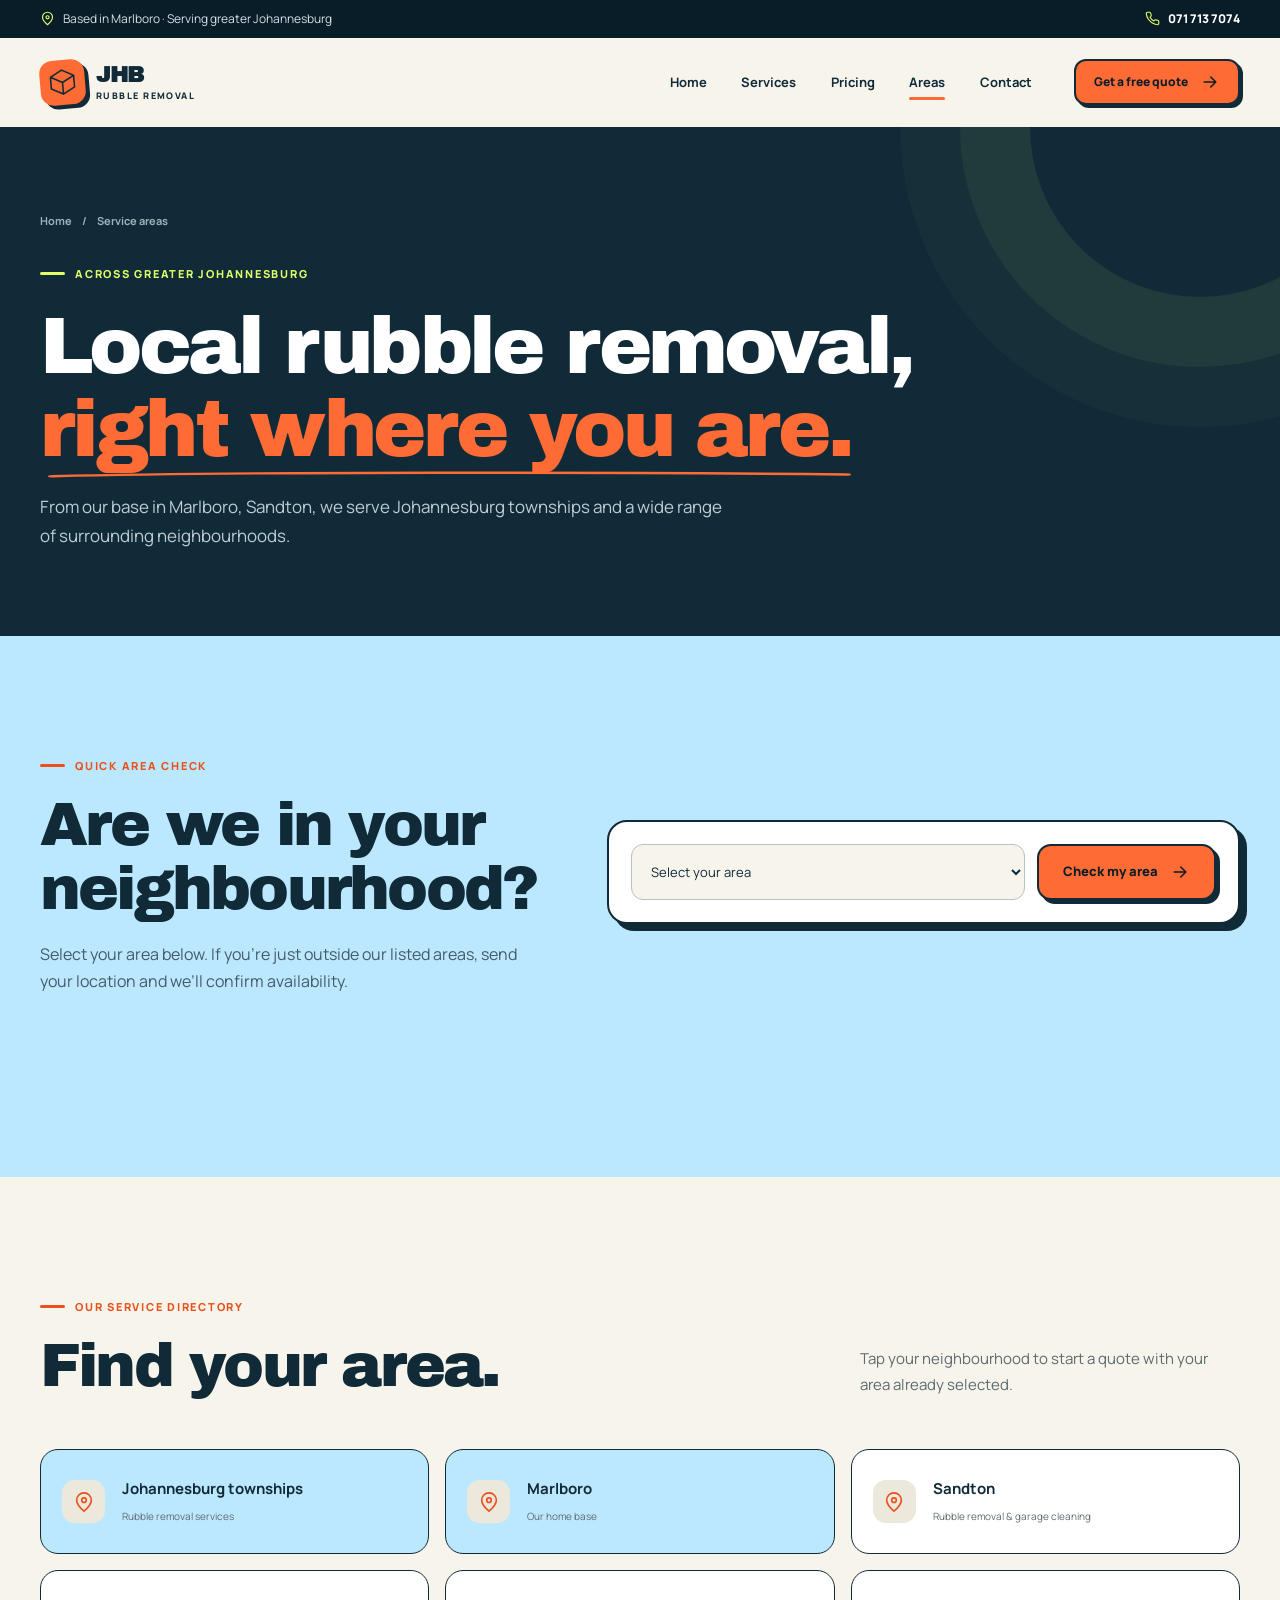
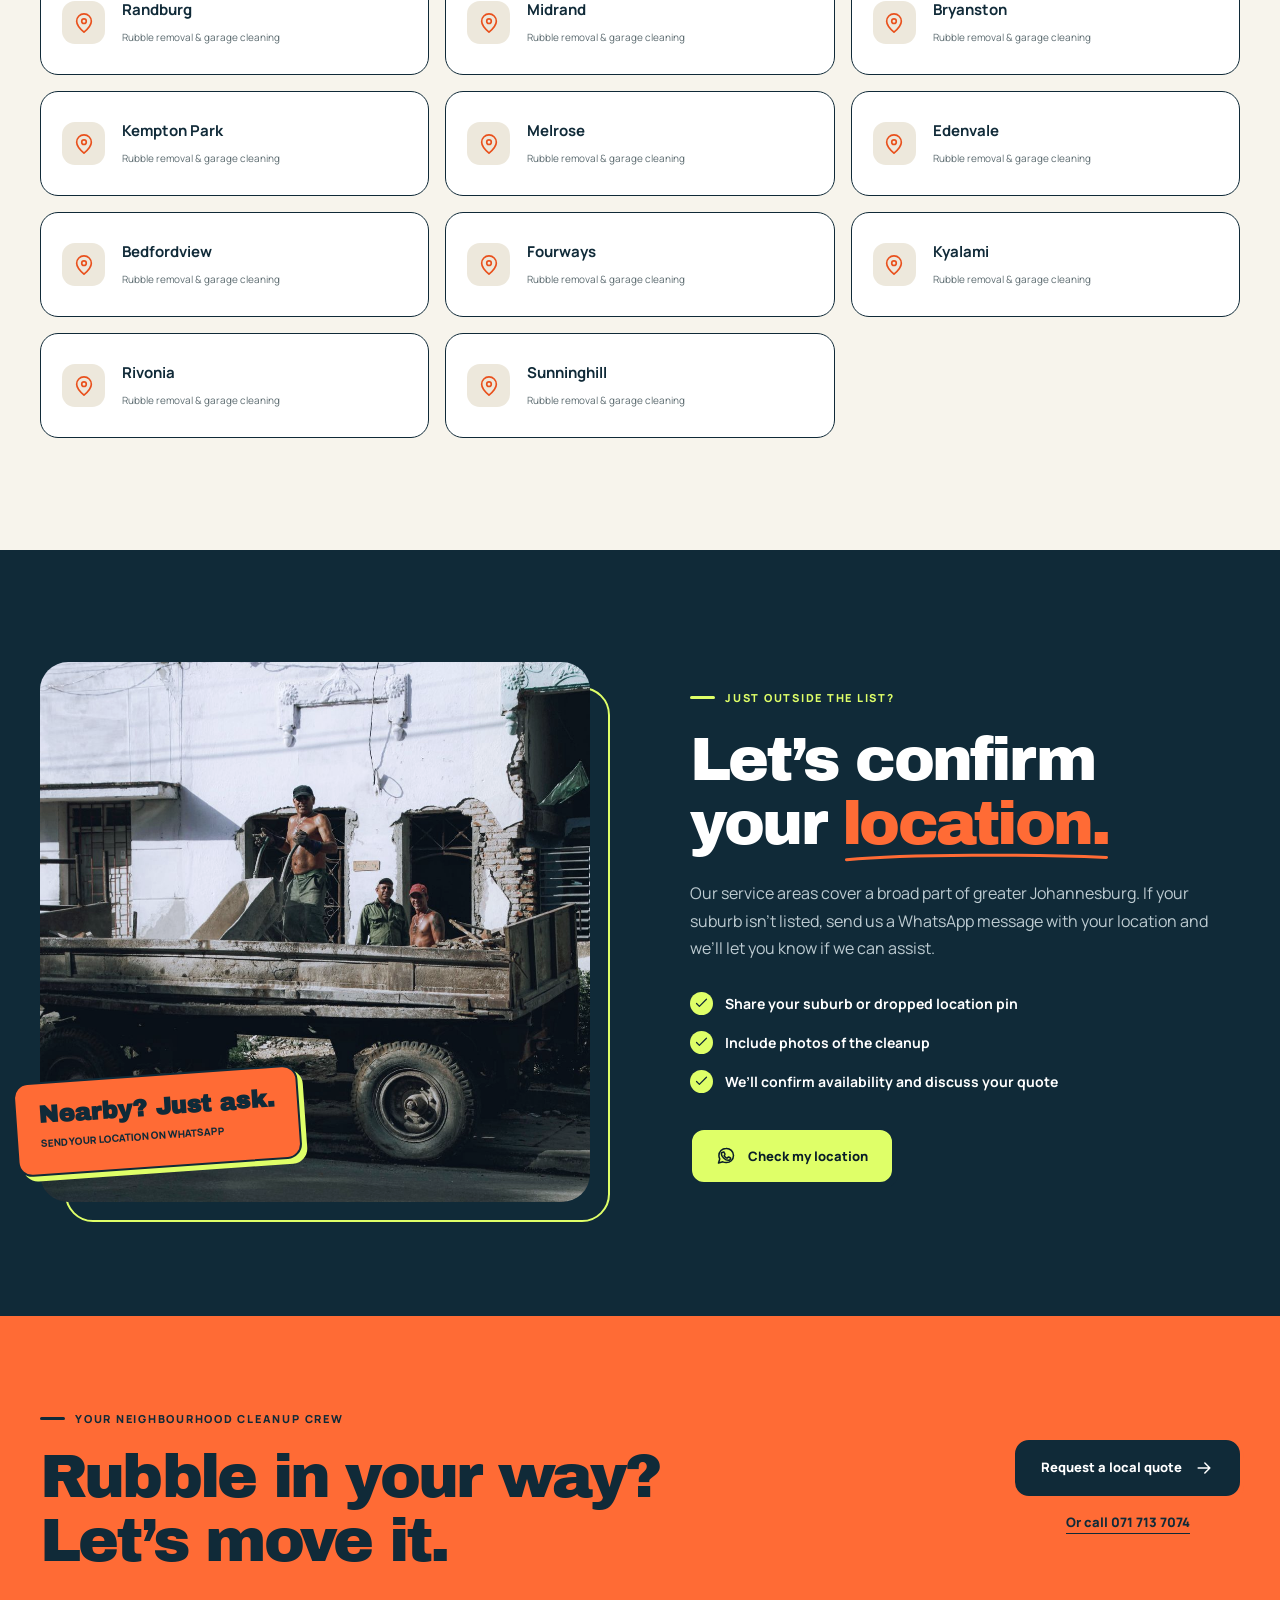
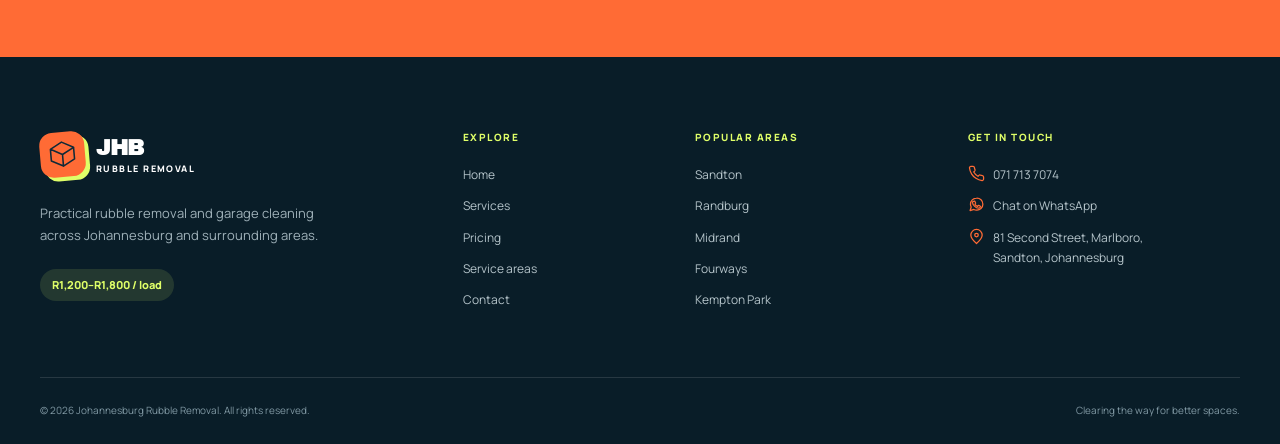
==== areas.html @ d12b5599 "Build Johannesburg Rubble Removal website" ====
<!doctype html>
<html lang="en-ZA">
<head>
  <meta charset="utf-8"><meta name="viewport" content="width=device-width, initial-scale=1">
  <title>Service Areas | Johannesburg Rubble Removal</title>
  <meta name="description" content="Rubble removal in Johannesburg townships, Sandton, Randburg, Midrand, Bryanston, Kempton Park, Fourways and surrounding areas. Call 071 713 7074.">
  <meta name="theme-color" content="#102a38"><meta property="og:title" content="Areas We Serve | Johannesburg Rubble Removal"><meta property="og:description" content="Based in Marlboro and clearing rubble across greater Johannesburg."><meta property="og:type" content="website">
  <link rel="icon" href="assets/favicon.svg" type="image/svg+xml"><link rel="preconnect" href="https://fonts.googleapis.com"><link rel="preconnect" href="https://fonts.gstatic.com" crossorigin><link href="https://fonts.googleapis.com/css2?family=Archivo+Black&family=Manrope:wght@400;500;600;700;800&display=swap" rel="stylesheet"><link rel="stylesheet" href="styles.css"><script>document.documentElement.classList.add('js');</script><script src="script.js" defer></script>
</head>
<body>
  <a class="skip-link" href="#main-content">Skip to main content</a>
  <svg class="svg-sprite" aria-hidden="true"><symbol id="icon-arrow" viewBox="0 0 24 24"><path d="M5 12h14M13 6l6 6-6 6"/></symbol><symbol id="icon-phone" viewBox="0 0 24 24"><path d="M22 16.9v3a2 2 0 0 1-2.2 2 19.8 19.8 0 0 1-8.6-3.1 19.5 19.5 0 0 1-6-6A19.8 19.8 0 0 1 2.1 4.2 2 2 0 0 1 4.1 2h3a2 2 0 0 1 2 1.7c.1 1 .4 1.9.7 2.8a2 2 0 0 1-.4 2.1L8.1 9.9a16 16 0 0 0 6 6l1.3-1.3a2 2 0 0 1 2.1-.4c.9.3 1.8.6 2.8.7a2 2 0 0 1 1.7 2Z"/></symbol><symbol id="icon-whatsapp" viewBox="0 0 24 24"><path d="M21 11.5a8.4 8.4 0 0 1-9 8.4 8.6 8.6 0 0 1-3.8-.9L3 20.5l1.5-5a8.3 8.3 0 0 1-1-4A8.5 8.5 0 0 1 12 3a8.4 8.4 0 0 1 9 8.5Z"/><path d="M8.2 7.7c.2-.4.4-.4.7-.4h.5c.2 0 .4 0 .5.4l.8 2c.1.3 0 .5-.1.7l-.6.7c-.2.2-.2.4 0 .7.7 1.2 1.6 2.1 2.9 2.7.3.1.5.1.7-.1l.8-1c.2-.2.4-.3.7-.2l2 .9c.3.1.4.3.4.5 0 .4-.2 1.3-.7 1.8-.5.5-1.2.8-2 .8-1.3 0-3.8-1-5.7-2.9-1.6-1.6-2.7-3.8-2.7-5.1 0-.6.3-1.2.6-1.5Z"/></symbol><symbol id="icon-check" viewBox="0 0 24 24"><path d="m5 12 4 4L19 6"/></symbol><symbol id="icon-location" viewBox="0 0 24 24"><path d="M20 10c0 5-8 12-8 12S4 15 4 10a8 8 0 1 1 16 0Z"/><circle cx="12" cy="10" r="2.5"/></symbol></svg>
  <div class="topbar"><div class="container topbar-inner"><p><svg class="icon"><use href="#icon-location"/></svg> Based in Marlboro · Serving greater Johannesburg</p><a href="tel:+27717137074"><svg class="icon"><use href="#icon-phone"/></svg> 071 713 7074</a></div></div>
  <header class="site-header" data-header><div class="container header-inner"><a class="brand" href="index.html" aria-label="Johannesburg Rubble Removal home"><span class="brand-mark" aria-hidden="true"><svg viewBox="0 0 40 40"><path d="m5 12 15-8 15 8-15 8-15-8Zm0 0v15l15 8V20m15-8v15l-15 8"/></svg></span><span class="brand-copy"><strong>JHB</strong><small>RUBBLE REMOVAL</small></span></a><nav class="desktop-nav" aria-label="Main navigation"><a href="index.html">Home</a><a href="services.html">Services</a><a href="pricing.html">Pricing</a><a href="areas.html" aria-current="page">Areas</a><a href="contact.html">Contact</a></nav><a class="button button-small header-cta" href="contact.html">Get a free quote <svg class="icon"><use href="#icon-arrow"/></svg></a><button class="menu-toggle" type="button" aria-label="Open menu" aria-controls="mobile-menu" aria-expanded="false"><span></span><span></span></button></div><nav class="mobile-menu" id="mobile-menu" aria-label="Mobile navigation" aria-hidden="true"><div class="mobile-menu-inner"><a href="index.html">Home</a><a href="services.html">Services</a><a href="pricing.html">Pricing</a><a href="areas.html" aria-current="page">Service areas</a><a href="contact.html">Contact</a><a class="button" href="https://wa.me/27717137074?text=Hi%20Johannesburg%20Rubble%20Removal%2C%20I%20would%20like%20a%20quote." target="_blank" rel="noopener"><svg class="icon"><use href="#icon-whatsapp"/></svg> WhatsApp for a quote</a></div></nav></header>

  <main id="main-content">
    <section class="page-hero"><div class="container"><nav class="breadcrumbs" aria-label="Breadcrumb"><a href="index.html">Home</a><span>/</span><span>Service areas</span></nav><p class="eyebrow">Across greater Johannesburg</p><h1>Local rubble removal, <span class="highlight">right where you are.</span></h1><p>From our base in Marlboro, Sandton, we serve Johannesburg townships and a wide range of surrounding neighbourhoods.</p></div></section>

    <section class="quote-band section"><div class="container area-checker"><div class="reveal"><p class="eyebrow">Quick area check</p><h2>Are we in your neighbourhood?</h2><p>Select your area below. If you’re just outside our listed areas, send your location and we’ll confirm availability.</p></div><form class="checker-form reveal" id="area-checker"><label class="sr-only" for="check-area">Select your area</label><select id="check-area" name="area" required><option value="">Select your area</option><option>Johannesburg townships</option><option>Marlboro</option><option>Sandton</option><option>Randburg</option><option>Midrand</option><option>Bryanston</option><option>Kempton Park</option><option>Melrose</option><option>Edenvale</option><option>Bedfordview</option><option>Fourways</option><option>Kyalami</option><option>Rivonia</option><option>Sunninghill</option><option value="Other">Another nearby area</option></select><button class="button" type="submit">Check my area <svg class="icon"><use href="#icon-arrow"/></svg></button></form><p class="checker-result" id="area-result" role="status" aria-live="polite"></p></div></section>

    <section class="areas-directory section"><div class="container"><div class="section-heading reveal"><div><p class="eyebrow">Our service directory</p><h2>Find your area.</h2></div><p>Tap your neighbourhood to start a quote with your area already selected.</p></div><div class="area-grid">
      <a class="area-card base-area reveal" href="contact.html?area=Johannesburg%20township"><span><svg class="icon"><use href="#icon-location"/></svg></span><div><strong>Johannesburg townships</strong><small>Rubble removal services</small></div></a>
      <a class="area-card base-area reveal" href="contact.html?area=Marlboro"><span><svg class="icon"><use href="#icon-location"/></svg></span><div><strong>Marlboro</strong><small>Our home base</small></div></a>
      <a class="area-card reveal" href="contact.html?area=Sandton"><span><svg class="icon"><use href="#icon-location"/></svg></span><div><strong>Sandton</strong><small>Rubble removal & garage cleaning</small></div></a>
      <a class="area-card reveal" href="contact.html?area=Randburg"><span><svg class="icon"><use href="#icon-location"/></svg></span><div><strong>Randburg</strong><small>Rubble removal & garage cleaning</small></div></a>
      <a class="area-card reveal" href="contact.html?area=Midrand"><span><svg class="icon"><use href="#icon-location"/></svg></span><div><strong>Midrand</strong><small>Rubble removal & garage cleaning</small></div></a>
      <a class="area-card reveal" href="contact.html?area=Bryanston"><span><svg class="icon"><use href="#icon-location"/></svg></span><div><strong>Bryanston</strong><small>Rubble removal & garage cleaning</small></div></a>
      <a class="area-card reveal" href="contact.html?area=Kempton%20Park"><span><svg class="icon"><use href="#icon-location"/></svg></span><div><strong>Kempton Park</strong><small>Rubble removal & garage cleaning</small></div></a>
      <a class="area-card reveal" href="contact.html?area=Melrose"><span><svg class="icon"><use href="#icon-location"/></svg></span><div><strong>Melrose</strong><small>Rubble removal & garage cleaning</small></div></a>
      <a class="area-card reveal" href="contact.html?area=Edenvale"><span><svg class="icon"><use href="#icon-location"/></svg></span><div><strong>Edenvale</strong><small>Rubble removal & garage cleaning</small></div></a>
      <a class="area-card reveal" href="contact.html?area=Bedfordview"><span><svg class="icon"><use href="#icon-location"/></svg></span><div><strong>Bedfordview</strong><small>Rubble removal & garage cleaning</small></div></a>
      <a class="area-card reveal" href="contact.html?area=Fourways"><span><svg class="icon"><use href="#icon-location"/></svg></span><div><strong>Fourways</strong><small>Rubble removal & garage cleaning</small></div></a>
      <a class="area-card reveal" href="contact.html?area=Kyalami"><span><svg class="icon"><use href="#icon-location"/></svg></span><div><strong>Kyalami</strong><small>Rubble removal & garage cleaning</small></div></a>
      <a class="area-card reveal" href="contact.html?area=Rivonia"><span><svg class="icon"><use href="#icon-location"/></svg></span><div><strong>Rivonia</strong><small>Rubble removal & garage cleaning</small></div></a>
      <a class="area-card reveal" href="contact.html?area=Sunninghill"><span><svg class="icon"><use href="#icon-location"/></svg></span><div><strong>Sunninghill</strong><small>Rubble removal & garage cleaning</small></div></a>
    </div></div></section>

    <section class="photo-feature section"><div class="container photo-grid"><div class="photo-frame reveal"><img src="assets/images/rubble-removal-team.jpg" width="1600" height="1066" alt="Team loading building debris for removal" loading="lazy"><div class="photo-label"><strong>Nearby? Just ask.</strong><small>SEND YOUR LOCATION ON WHATSAPP</small></div></div><div class="photo-content reveal"><p class="eyebrow">Just outside the list?</p><h2>Let’s confirm your <span class="highlight">location.</span></h2><p>Our service areas cover a broad part of greater Johannesburg. If your suburb isn’t listed, send us a WhatsApp message with your location and we’ll let you know if we can assist.</p><ul class="check-list"><li><svg class="icon"><use href="#icon-check"/></svg> Share your suburb or dropped location pin</li><li><svg class="icon"><use href="#icon-check"/></svg> Include photos of the cleanup</li><li><svg class="icon"><use href="#icon-check"/></svg> We’ll confirm availability and discuss your quote</li></ul><a class="button button-lime" href="https://wa.me/27717137074?text=Hi%20Johannesburg%20Rubble%20Removal%2C%20can%20you%20assist%20in%20my%20area%3F%20I%20will%20share%20my%20location." target="_blank" rel="noopener"><svg class="icon"><use href="#icon-whatsapp"/></svg> Check my location</a></div></div></section>

    <section class="page-cta"><div class="container page-cta-inner reveal"><div><p class="eyebrow">Your neighbourhood cleanup crew</p><h2>Rubble in your way?<br>Let’s move it.</h2></div><div class="page-cta-actions"><a class="button button-dark" href="contact.html">Request a local quote <svg class="icon"><use href="#icon-arrow"/></svg></a><a href="tel:+27717137074">Or call 071 713 7074</a></div></div></section>
  </main>

  <footer class="site-footer"><div class="container footer-grid"><div class="footer-about"><a class="brand" href="index.html"><span class="brand-mark" aria-hidden="true"><svg viewBox="0 0 40 40"><path d="m5 12 15-8 15 8-15 8-15-8Zm0 0v15l15 8V20m15-8v15l-15 8"/></svg></span><span class="brand-copy"><strong>JHB</strong><small>RUBBLE REMOVAL</small></span></a><p>Practical rubble removal and garage cleaning across Johannesburg and surrounding areas.</p><span class="footer-price">R1,200–R1,800 / load</span></div><div class="footer-column"><h3>Explore</h3><a href="index.html">Home</a><a href="services.html">Services</a><a href="pricing.html">Pricing</a><a href="areas.html">Service areas</a><a href="contact.html">Contact</a></div><div class="footer-column"><h3>Popular areas</h3><a href="areas.html">Sandton</a><a href="areas.html">Randburg</a><a href="areas.html">Midrand</a><a href="areas.html">Fourways</a><a href="areas.html">Kempton Park</a></div><div class="footer-column"><h3>Get in touch</h3><a href="tel:+27717137074"><svg class="icon"><use href="#icon-phone"/></svg> 071 713 7074</a><a href="https://wa.me/27717137074?text=Hi%20Johannesburg%20Rubble%20Removal%2C%20I%20would%20like%20a%20quote." target="_blank" rel="noopener"><svg class="icon"><use href="#icon-whatsapp"/></svg> Chat on WhatsApp</a><p><svg class="icon"><use href="#icon-location"/></svg> 81 Second Street, Marlboro,<br>Sandton, Johannesburg</p></div></div><div class="container footer-bottom"><p>© <span data-year></span> Johannesburg Rubble Removal. All rights reserved.</p><p>Clearing the way for better spaces.</p></div></footer>
  <div class="mobile-actions" aria-label="Quick contact"><a href="tel:+27717137074"><svg class="icon"><use href="#icon-phone"/></svg> Call now</a><a href="https://wa.me/27717137074?text=Hi%20Johannesburg%20Rubble%20Removal%2C%20I%20would%20like%20a%20quote." target="_blank" rel="noopener"><svg class="icon"><use href="#icon-whatsapp"/></svg> WhatsApp</a></div>
</body></html>
---- styles.css ----
@charset "UTF-8";

:root {
  --navy: #102a38;
  --navy-deep: #091d28;
  --cream: #f7f4ec;
  --white: #ffffff;
  --orange: #ff6b35;
  --orange-dark: #e9501c;
  --lime: #dfff68;
  --sky: #bce8ff;
  --sand: #ede8dc;
  --ink-muted: #5c6b70;
  --line: rgba(16, 42, 56, .14);
  --display: "Archivo Black", "Arial Black", sans-serif;
  --body: "Manrope", Arial, sans-serif;
  --shadow: 0 24px 70px rgba(16, 42, 56, .14);
  --radius: 28px;
  --ease: cubic-bezier(.2, .75, .25, 1);
}

*, *::before, *::after { box-sizing: border-box; }
html { scroll-behavior: smooth; scroll-padding-top: 110px; }
body { margin: 0; background: var(--cream); color: var(--navy); font-family: var(--body); font-size: 16px; line-height: 1.7; -webkit-font-smoothing: antialiased; overflow-x: hidden; }
body.menu-open { overflow: hidden; }
img, svg { display: block; }
img { max-width: 100%; object-fit: cover; }
a { color: inherit; text-decoration: none; }
button, input, select, textarea { font: inherit; }
button { color: inherit; cursor: pointer; }
a, button { -webkit-tap-highlight-color: transparent; }
p, h1, h2, h3, h4, figure { margin: 0; }
ul { list-style: none; margin: 0; padding: 0; }
[hidden] { display: none !important; }
::selection { background: var(--lime); color: var(--navy-deep); }
:focus-visible { outline: 3px solid var(--orange); outline-offset: 4px; }
.svg-sprite { position: absolute; width: 0; height: 0; overflow: hidden; }
.icon { width: 22px; height: 22px; fill: none; stroke: currentColor; stroke-width: 1.8; stroke-linecap: round; stroke-linejoin: round; flex: 0 0 auto; }
.container { width: min(1200px, calc(100% - 64px)); margin-inline: auto; }
.section { padding: 112px 0; }
.skip-link { position: fixed; z-index: 1000; top: 12px; left: 12px; padding: 10px 18px; background: var(--lime); color: var(--navy); font-weight: 800; transform: translateY(-180%); }
.skip-link:focus { transform: translateY(0); }
.sr-only { position: absolute; width: 1px; height: 1px; padding: 0; margin: -1px; overflow: hidden; clip: rect(0, 0, 0, 0); white-space: nowrap; border: 0; }

.topbar { background: var(--navy-deep); color: #d6e0e4; font-size: 12px; }
.topbar-inner { min-height: 38px; display: flex; justify-content: space-between; align-items: center; gap: 20px; }
.topbar p, .topbar a { display: flex; align-items: center; gap: 8px; }
.topbar .icon { width: 15px; height: 15px; color: var(--lime); }
.topbar a { color: var(--white); font-weight: 800; }
.site-header { position: sticky; top: 0; z-index: 100; background: rgba(247, 244, 236, .94); border-bottom: 1px solid transparent; transition: box-shadow .3s, border-color .3s; backdrop-filter: blur(16px); }
.site-header.scrolled { border-color: var(--line); box-shadow: 0 8px 30px rgba(16, 42, 56, .07); }
.header-inner { height: 88px; display: flex; align-items: center; gap: 34px; }
.brand { display: inline-flex; align-items: center; gap: 11px; flex-shrink: 0; line-height: 1; }
.brand-mark { position: relative; width: 45px; height: 45px; display: grid; place-items: center; border-radius: 13px; background: var(--orange); transform: rotate(-5deg); box-shadow: 4px 4px 0 var(--navy); }
.brand-mark svg { width: 31px; height: 31px; fill: none; stroke: var(--navy); stroke-width: 2; stroke-linejoin: round; }
.brand-copy { display: flex; flex-direction: column; gap: 5px; }
.brand-copy strong { font-family: var(--display); font-size: 22px; letter-spacing: -.05em; }
.brand-copy small { font-size: 9px; font-weight: 800; letter-spacing: .16em; }
.desktop-nav { display: flex; align-items: center; justify-content: center; gap: clamp(20px, 2.7vw, 38px); margin-left: auto; }
.desktop-nav a { position: relative; padding: 10px 0; font-size: 13px; font-weight: 700; }
.desktop-nav a::after { content: ""; position: absolute; left: 0; right: 100%; bottom: 3px; height: 3px; border-radius: 2px; background: var(--orange); transition: right .25s; }
.desktop-nav a:hover::after, .desktop-nav a[aria-current="page"]::after { right: 0; }
.header-cta { margin-left: 8px; }
.menu-toggle { display: none; width: 46px; height: 46px; margin-left: auto; border: 1px solid var(--line); border-radius: 12px; background: transparent; align-items: center; justify-content: center; flex-direction: column; gap: 7px; }
.menu-toggle span { width: 21px; height: 2px; background: var(--navy); transition: transform .25s; }
.menu-toggle[aria-expanded="true"] span:first-child { transform: translateY(4.5px) rotate(45deg); }
.menu-toggle[aria-expanded="true"] span:last-child { transform: translateY(-4.5px) rotate(-45deg); }
.mobile-menu { display: none; }

.button { min-height: 56px; display: inline-flex; align-items: center; justify-content: center; gap: 12px; padding: 0 24px; border: 2px solid var(--navy); border-radius: 14px; background: var(--orange); color: var(--navy-deep); box-shadow: 4px 4px 0 var(--navy); font-size: 13px; font-weight: 800; line-height: 1.2; transition: transform .25s var(--ease), box-shadow .25s, background .25s; }
.button:hover { transform: translate(2px, 2px); box-shadow: 2px 2px 0 var(--navy); background: #ff8056; }
.button .icon { width: 20px; height: 20px; }
.button-small { min-height: 46px; padding: 0 18px; border-radius: 12px; font-size: 12px; box-shadow: 3px 3px 0 var(--navy); }
.button-dark { background: var(--navy); border-color: var(--navy); color: var(--white); box-shadow: 4px 4px 0 var(--orange); }
.button-dark:hover { background: #193e50; box-shadow: 2px 2px 0 var(--orange); }
.button-lime { background: var(--lime); }
.button-lime:hover { background: #e8ff95; }
.button-outline { background: transparent; box-shadow: none; }
.button-outline:hover { background: var(--white); box-shadow: none; transform: translateY(-2px); }
.text-button { display: inline-flex; align-items: center; gap: 9px; border: 0; border-bottom: 2px solid currentColor; background: transparent; padding: 0 0 5px; font-size: 13px; font-weight: 800; }
.text-button .icon { transition: transform .25s; }
.text-button:hover .icon { transform: translateX(4px); }

.eyebrow { display: inline-flex; align-items: center; gap: 10px; color: var(--orange-dark); font-size: 11px; font-weight: 800; letter-spacing: .16em; line-height: 1.4; text-transform: uppercase; }
.eyebrow::before { content: ""; width: 25px; height: 3px; border-radius: 2px; background: currentColor; }
.eyebrow-pill { padding: 9px 14px; border: 1px solid rgba(16,42,56,.18); border-radius: 999px; background: var(--lime); color: var(--navy); letter-spacing: .07em; }
.eyebrow-pill::before { width: 8px; height: 8px; border-radius: 50%; background: var(--navy); box-shadow: 0 0 0 4px rgba(16,42,56,.12); }
h1, h2, h3 { font-family: var(--display); font-weight: 400; letter-spacing: -.045em; line-height: 1.04; }
h1 { font-size: clamp(50px, 6.3vw, 88px); }
h2 { font-size: clamp(38px, 4.8vw, 64px); }
h3 { font-size: 25px; }
.highlight { position: relative; display: inline-block; color: var(--orange); }
.highlight::after { content: ""; position: absolute; height: 9px; left: 1%; right: 0; bottom: -7px; background: url("data:image/svg+xml,%3Csvg xmlns='http://www.w3.org/2000/svg' viewBox='0 0 300 12' preserveAspectRatio='none'%3E%3Cpath d='M2 9C73 1 213 2 298 6' fill='none' stroke='%23ff6b35' stroke-width='4' stroke-linecap='round'/%3E%3C/svg%3E") center / 100% 100% no-repeat; }
.section-heading { display: flex; align-items: flex-end; justify-content: space-between; gap: 50px; margin-bottom: 52px; }
.section-heading h2 { margin-top: 17px; max-width: 760px; }
.section-heading > p { max-width: 380px; color: var(--ink-muted); font-size: 15px; }
.section-heading .text-button { margin-bottom: 8px; flex-shrink: 0; }
.js .reveal { opacity: 0; transform: translateY(30px); transition: opacity .7s var(--ease), transform .7s var(--ease); }
.js .reveal.is-visible { opacity: 1; transform: translateY(0); }

.hero { position: relative; overflow: hidden; padding: 72px 0 90px; background-color: var(--cream); background-image: radial-gradient(rgba(16,42,56,.14) 1px, transparent 1px); background-size: 26px 26px; }
.hero::before { content: ""; position: absolute; width: 550px; height: 550px; left: -300px; top: -280px; border: 85px solid rgba(255,107,53,.08); border-radius: 50%; }
.hero-layout { display: grid; grid-template-columns: 1.02fr .98fr; align-items: center; gap: 55px; }
.hero-content { position: relative; z-index: 2; }
.hero h1 { margin: 26px 0 28px; max-width: 700px; }
.hero-intro { max-width: 590px; color: var(--ink-muted); font-size: 17px; line-height: 1.8; }
.hero-actions { display: flex; flex-wrap: wrap; gap: 18px; margin-top: 34px; }
.hero-proof { display: flex; flex-wrap: wrap; gap: 14px 24px; margin-top: 38px; padding-top: 25px; border-top: 1px solid var(--line); }
.hero-proof li { display: flex; align-items: center; gap: 8px; font-size: 12px; font-weight: 800; }
.hero-proof .icon { width: 18px; height: 18px; color: var(--orange-dark); }
.hero-visual { position: relative; height: 555px; perspective: 1200px; }
.scene { position: absolute; inset: 15px 0 15px 20px; overflow: hidden; border: 2px solid var(--navy); border-radius: 38px; background: var(--navy); box-shadow: 13px 13px 0 var(--orange); transform-style: preserve-3d; transform: rotateX(var(--scene-x, 0deg)) rotateY(var(--scene-y, 0deg)); transition: transform .2s ease-out; }
.scene::before { content: ""; position: absolute; width: 440px; height: 440px; top: -165px; right: -100px; border: 1px solid rgba(223,255,104,.24); border-radius: 50%; box-shadow: 0 0 0 60px rgba(223,255,104,.035), 0 0 0 120px rgba(223,255,104,.025); }
.scene::after { content: ""; position: absolute; inset: 0; opacity: .15; background-image: linear-gradient(rgba(255,255,255,.16) 1px, transparent 1px), linear-gradient(90deg, rgba(255,255,255,.16) 1px, transparent 1px); background-size: 48px 48px; mask-image: linear-gradient(to bottom, #000, transparent 75%); pointer-events: none; }
.scene-art { position: absolute; z-index: 2; width: 116%; max-width: none; left: -10%; bottom: 35px; filter: drop-shadow(0 22px 16px rgba(0,0,0,.25)); transform: translateZ(35px); }
.scene-tag { position: absolute; z-index: 3; top: 26px; left: 28px; display: flex; align-items: center; gap: 9px; color: var(--lime); font-size: 10px; font-weight: 800; letter-spacing: .15em; }
.scene-tag::before { content: ""; width: 8px; height: 8px; border-radius: 50%; background: currentColor; }
.scene-note { position: absolute; z-index: 3; right: 25px; bottom: 22px; color: #a9bec7; font-size: 10px; font-weight: 700; letter-spacing: .08em; }
.float-card { position: absolute; z-index: 5; border: 2px solid var(--navy); box-shadow: 5px 5px 0 var(--navy); }
.price-float { left: -14px; bottom: 58px; min-width: 175px; padding: 17px 20px; border-radius: 17px; background: var(--lime); transform: rotate(-4deg) translateZ(65px); }
.price-float small { display: block; font-size: 10px; font-weight: 800; letter-spacing: .08em; }
.price-float strong { display: block; margin-top: 3px; font-family: var(--display); font-size: 28px; letter-spacing: -.04em; }
.area-float { top: 75px; right: -16px; display: flex; align-items: center; gap: 10px; padding: 12px 16px; border-radius: 15px; background: var(--white); transform: rotate(4deg) translateZ(70px); }
.area-float .icon { color: var(--orange); }
.area-float strong { font-size: 12px; }
.rock { position: absolute; z-index: 3; width: 22px; height: 22px; background: var(--orange); clip-path: polygon(50% 0, 100% 27%, 86% 84%, 24% 100%, 0 43%); animation: rock-float 4s ease-in-out infinite; }
.rock-one { left: 25px; top: 42%; }
.rock-two { right: 24px; top: 34%; width: 14px; height: 14px; background: var(--lime); animation-delay: -1.8s; }
@keyframes rock-float { 50% { transform: translateY(-14px) rotate(20deg); } }

.ticker { overflow: hidden; padding: 18px 0; background: var(--orange); border-block: 2px solid var(--navy); transform: rotate(-1deg) scale(1.015); }
.ticker-track { display: flex; align-items: center; width: max-content; animation: ticker 28s linear infinite; }
.ticker-track span { padding: 0 28px; font-family: var(--display); font-size: 18px; letter-spacing: -.02em; }
.ticker-track i { width: 10px; height: 10px; background: var(--navy); transform: rotate(45deg); }
@keyframes ticker { to { transform: translateX(-50%); } }

.services-grid { display: grid; grid-template-columns: repeat(3, 1fr); gap: 22px; }
.service-card { position: relative; min-height: 385px; display: flex; flex-direction: column; padding: 30px; border: 2px solid var(--navy); border-radius: var(--radius); background: var(--white); overflow: hidden; transition: transform .3s var(--ease), box-shadow .3s; }
.service-card:nth-child(2) { background: var(--sky); }
.service-card:nth-child(3) { background: var(--lime); }
.service-card:hover { transform: translateY(-8px) rotate(-.5deg); box-shadow: 8px 10px 0 var(--navy); }
.service-number { position: absolute; right: 23px; top: 16px; color: rgba(16,42,56,.13); font-family: var(--display); font-size: 70px; line-height: 1; }
.service-icon { width: 68px; height: 68px; display: grid; place-items: center; margin-bottom: 40px; border: 2px solid var(--navy); border-radius: 19px; background: var(--orange); box-shadow: 4px 4px 0 var(--navy); transform: rotate(-4deg); }
.service-icon .icon { width: 35px; height: 35px; }
.service-card h3 { margin-bottom: 15px; }
.service-card p { color: #43565f; font-size: 14px; }
.service-card .text-button { align-self: flex-start; margin-top: auto; padding-top: 25px; }
.services-detailed .service-card { min-height: 410px; }
.service-list { display: grid; gap: 7px; margin: 20px 0 10px; }
.service-list li { display: flex; gap: 8px; font-size: 12px; font-weight: 700; }
.service-list .icon { width: 16px; height: 16px; color: var(--orange-dark); }

.photo-feature { background: var(--navy); color: var(--white); overflow: hidden; }
.photo-grid { display: grid; grid-template-columns: 1fr 1fr; align-items: center; gap: clamp(55px, 8vw, 100px); }
.photo-frame { position: relative; min-height: 540px; }
.photo-frame::before { content: ""; position: absolute; inset: 25px -20px -20px 25px; border: 2px solid var(--lime); border-radius: var(--radius); }
.photo-frame img { position: absolute; inset: 0; width: 100%; height: 100%; border-radius: var(--radius); filter: saturate(.8) contrast(1.05); }
.photo-label { position: absolute; left: -25px; bottom: 35px; padding: 18px 22px; border: 2px solid var(--navy); border-radius: 15px; background: var(--orange); color: var(--navy); box-shadow: 5px 5px 0 var(--lime); transform: rotate(-4deg); }
.photo-label strong { display: block; font-family: var(--display); font-size: 24px; line-height: 1.1; }
.photo-label small { font-size: 10px; font-weight: 800; }
.photo-content .eyebrow { color: var(--lime); }
.photo-content h2 { margin: 20px 0 25px; }
.photo-content > p:not(.eyebrow) { color: #bdcbd1; }
.check-list { display: grid; gap: 15px; margin: 30px 0 35px; }
.check-list li { display: flex; align-items: flex-start; gap: 12px; font-size: 14px; font-weight: 700; }
.check-list .icon { width: 23px; height: 23px; padding: 3px; border-radius: 50%; background: var(--lime); color: var(--navy); }

.price-section { position: relative; background: var(--sand); overflow: hidden; }
.price-section::after { content: "R"; position: absolute; right: -20px; bottom: -180px; color: rgba(16,42,56,.035); font-family: var(--display); font-size: 520px; line-height: 1; pointer-events: none; }
.price-panel { position: relative; z-index: 1; display: grid; grid-template-columns: 1fr .9fr; align-items: center; gap: 70px; }
.price-copy h2 { margin: 20px 0 25px; }
.price-copy > p:not(.eyebrow) { color: var(--ink-muted); }
.price-card { padding: 40px; border: 2px solid var(--navy); border-radius: 30px; background: var(--white); box-shadow: 10px 10px 0 var(--navy); transform: rotate(1.5deg); }
.price-card-label { display: flex; justify-content: space-between; align-items: center; gap: 15px; font-size: 11px; font-weight: 800; letter-spacing: .09em; text-transform: uppercase; }
.price-card-label span:last-child { padding: 5px 10px; border-radius: 999px; background: var(--lime); }
.big-price { margin: 28px 0 4px; font-family: var(--display); font-size: clamp(46px, 5.5vw, 72px); letter-spacing: -.06em; line-height: 1; }
.big-price span { color: var(--orange); }
.per-load { color: var(--ink-muted); font-size: 13px; font-weight: 700; }
.price-rule { height: 1px; margin: 25px 0; background: var(--line); }
.price-card p { color: var(--ink-muted); font-size: 13px; }
.price-card .button { width: 100%; margin-top: 26px; }
.price-note { margin-top: 15px; font-size: 11px !important; text-align: center; }

.areas-preview { background: var(--cream); }
.area-cloud { display: flex; flex-wrap: wrap; gap: 12px; }
.area-chip { display: inline-flex; align-items: center; gap: 8px; padding: 11px 17px; border: 1.5px solid var(--navy); border-radius: 999px; background: var(--white); font-size: 13px; font-weight: 800; transition: background .2s, transform .2s; }
.area-chip::before { content: ""; width: 7px; height: 7px; border-radius: 50%; background: var(--orange); }
.area-chip:hover { background: var(--lime); transform: translateY(-3px); }
.area-layout { display: grid; grid-template-columns: .8fr 1.2fr; gap: 80px; align-items: start; }
.area-layout h2 { margin: 18px 0 23px; }
.area-layout .area-copy > p:not(.eyebrow) { color: var(--ink-muted); }
.area-layout .button { margin-top: 30px; }
.area-panel { padding: 35px; border: 2px solid var(--navy); border-radius: var(--radius); background: var(--sky); box-shadow: 8px 8px 0 var(--navy); }
.area-panel > p { margin-bottom: 22px; font-size: 13px; font-weight: 700; }

.process { background: var(--white); }
.process-grid { display: grid; grid-template-columns: repeat(3, 1fr); gap: 0; }
.process-step { position: relative; padding: 10px 45px 10px 0; }
.process-step + .process-step { padding-left: 45px; border-left: 1px solid var(--line); }
.step-top { display: flex; align-items: center; justify-content: space-between; margin-bottom: 30px; }
.step-number { font-family: var(--display); font-size: 52px; line-height: 1; color: var(--orange); }
.step-icon { width: 52px; height: 52px; display: grid; place-items: center; border-radius: 15px; background: var(--sand); }
.step-icon .icon { width: 28px; height: 28px; }
.process-step h3 { margin-bottom: 13px; font-size: 22px; }
.process-step p { color: var(--ink-muted); font-size: 13px; }

.faq-section { background: var(--sand); }
.faq-layout { display: grid; grid-template-columns: .7fr 1.3fr; gap: 80px; }
.faq-layout h2 { margin-top: 18px; }
.faq-list { border-top: 2px solid var(--navy); }
details { border-bottom: 1px solid var(--line); }
summary { position: relative; padding: 23px 45px 23px 0; font-size: 15px; font-weight: 800; cursor: pointer; list-style: none; }
summary::-webkit-details-marker { display: none; }
summary::after { content: "+"; position: absolute; right: 5px; top: 18px; font-family: var(--display); font-size: 27px; color: var(--orange); transition: transform .25s; }
details[open] summary::after { transform: rotate(45deg); }
details p { padding: 0 45px 25px 0; color: var(--ink-muted); font-size: 14px; }

.page-cta { padding: 85px 0; background: var(--orange); border-top: 2px solid var(--navy); }
.page-cta-inner { display: flex; align-items: center; justify-content: space-between; gap: 50px; }
.page-cta h2 { margin-top: 16px; }
.page-cta .eyebrow { color: var(--navy); }
.page-cta-actions { display: flex; flex-direction: column; align-items: center; gap: 15px; flex-shrink: 0; }
.page-cta-actions > a:not(.button) { font-size: 13px; font-weight: 800; border-bottom: 1px solid currentColor; }

.page-hero { position: relative; padding: 85px 0; background: var(--navy); color: var(--white); overflow: hidden; }
.page-hero::after { content: ""; position: absolute; width: 480px; height: 480px; right: -160px; top: -240px; border: 70px solid rgba(223,255,104,.08); border-radius: 50%; box-shadow: 0 0 0 60px rgba(223,255,104,.025); }
.page-hero .container { position: relative; z-index: 2; }
.page-hero .eyebrow { color: var(--lime); }
.page-hero h1 { max-width: 900px; margin: 22px 0; font-size: clamp(48px, 6.5vw, 80px); }
.page-hero p:not(.eyebrow) { max-width: 690px; color: #becdd4; font-size: 17px; }
.page-hero .highlight::after { height: 7px; }
.breadcrumbs { display: flex; gap: 10px; margin-bottom: 25px; color: #9db2bb; font-size: 11px; font-weight: 700; }
.breadcrumbs a:hover { color: var(--lime); }

.split-section { background: var(--cream); }
.split-grid { display: grid; grid-template-columns: 1fr 1fr; gap: 80px; align-items: center; }
.split-grid h2 { margin: 18px 0 24px; }
.split-grid p:not(.eyebrow) { color: var(--ink-muted); }
.split-image { position: relative; }
.split-image img { width: 100%; height: 500px; border: 2px solid var(--navy); border-radius: var(--radius); box-shadow: 10px 10px 0 var(--orange); }
.split-image .photo-label { left: -15px; }

.quote-band { background: var(--sky); }
.quote-grid { display: grid; grid-template-columns: .8fr 1.2fr; gap: 75px; align-items: start; }
.quote-copy { position: sticky; top: 125px; }
.quote-copy h2 { margin: 20px 0 25px; }
.quote-copy > p:not(.eyebrow) { color: #435b68; }
.contact-mini { display: grid; gap: 12px; margin-top: 30px; }
.contact-mini a, .contact-mini p { display: flex; align-items: flex-start; gap: 11px; font-size: 13px; font-weight: 700; }
.contact-mini .icon { color: var(--orange-dark); }
.quote-form { padding: 35px; border: 2px solid var(--navy); border-radius: var(--radius); background: var(--white); box-shadow: 8px 8px 0 var(--navy); }
.form-heading { margin-bottom: 28px; }
.form-heading h3 { margin-bottom: 8px; }
.form-heading p { color: var(--ink-muted); font-size: 13px; }
.form-grid { display: grid; grid-template-columns: 1fr 1fr; gap: 19px; }
.form-field { display: flex; flex-direction: column; gap: 7px; }
.form-field-full { grid-column: 1 / -1; }
.form-field label { font-size: 11px; font-weight: 800; letter-spacing: .03em; }
.form-field input, .form-field select, .form-field textarea { width: 100%; min-height: 51px; padding: 12px 14px; border: 1.5px solid #b7c2c6; border-radius: 11px; background: var(--cream); color: var(--navy); font-size: 13px; outline: none; transition: border-color .2s, box-shadow .2s; }
.form-field textarea { min-height: 125px; resize: vertical; }
.form-field input:focus, .form-field select:focus, .form-field textarea:focus { border-color: var(--orange); box-shadow: 0 0 0 3px rgba(255,107,53,.15); }
.quote-form .button { width: 100%; margin-top: 23px; }
.form-status { min-height: 20px; margin-top: 15px; color: #37610d; font-size: 12px; font-weight: 700; text-align: center; }
.form-privacy { margin-top: 10px; color: var(--ink-muted); font-size: 10px; text-align: center; }

.pricing-cards { display: grid; grid-template-columns: repeat(3, 1fr); gap: 22px; }
.pricing-card { position: relative; padding: 32px; border: 2px solid var(--navy); border-radius: var(--radius); background: var(--white); }
.pricing-card.featured { background: var(--lime); box-shadow: 8px 8px 0 var(--navy); }
.pricing-card .service-icon { width: 58px; height: 58px; margin-bottom: 28px; }
.pricing-card h3 { margin-bottom: 13px; }
.pricing-card > p { min-height: 70px; color: var(--ink-muted); font-size: 13px; }
.pricing-card .card-price { margin: 22px 0; padding-top: 20px; border-top: 1px solid var(--line); font-family: var(--display); font-size: 28px; line-height: 1.15; letter-spacing: -.04em; }
.pricing-card .card-price small { display: block; margin-top: 6px; font-family: var(--body); color: var(--ink-muted); font-size: 11px; font-weight: 700; letter-spacing: 0; }
.pricing-card .text-button { margin-top: 15px; }
.factor-grid { display: grid; grid-template-columns: repeat(3, 1fr); gap: 22px; }
.factor { padding: 27px; border-radius: 20px; background: var(--sand); }
.factor span { display: block; margin-bottom: 18px; color: var(--orange); font-family: var(--display); font-size: 33px; }
.factor h3 { margin-bottom: 10px; font-size: 20px; }
.factor p { color: var(--ink-muted); font-size: 13px; }

.areas-directory { background: var(--cream); }
.area-grid { display: grid; grid-template-columns: repeat(3, 1fr); gap: 16px; }
.area-card { display: flex; align-items: center; gap: 17px; min-height: 105px; padding: 21px; border: 1.5px solid var(--navy); border-radius: 18px; background: var(--white); transition: transform .25s, background .25s; }
.area-card:hover { transform: translateY(-4px); background: var(--lime); }
.area-card > span { width: 43px; height: 43px; display: grid; place-items: center; border-radius: 13px; background: var(--sand); color: var(--orange-dark); }
.area-card strong { display: block; font-size: 15px; }
.area-card small { color: var(--ink-muted); font-size: 10px; }
.area-card.base-area { background: var(--sky); }
.area-checker { display: grid; grid-template-columns: .75fr 1.25fr; gap: 70px; align-items: center; }
.area-checker h2 { margin: 18px 0 20px; }
.area-checker p:not(.eyebrow) { color: #435b68; }
.checker-form { display: flex; gap: 12px; padding: 22px; border: 2px solid var(--navy); border-radius: 20px; background: var(--white); box-shadow: 7px 7px 0 var(--navy); }
.checker-form select { min-width: 0; flex: 1; padding: 0 15px; border: 1.5px solid #b7c2c6; border-radius: 12px; background: var(--cream); color: var(--navy); font-size: 13px; }
.checker-result { grid-column: 2; min-height: 25px; margin-top: -50px; transform: translateY(43px); font-size: 12px; font-weight: 800; }

.contact-cards { display: grid; grid-template-columns: repeat(3, 1fr); gap: 20px; margin-top: -45px; position: relative; z-index: 3; }
.contact-card { min-height: 210px; padding: 28px; border: 2px solid var(--navy); border-radius: 23px; background: var(--white); box-shadow: 6px 6px 0 var(--navy); }
.contact-card:nth-child(2) { background: var(--lime); }
.contact-card:nth-child(3) { background: var(--sky); }
.contact-card .service-icon { width: 50px; height: 50px; margin-bottom: 23px; border-radius: 14px; }
.contact-card h3 { margin-bottom: 9px; font-size: 20px; }
.contact-card p, .contact-card a:not(.text-button) { color: #43565f; font-size: 13px; }
.contact-card .text-button { margin-top: 17px; }
.contact-page-section { padding-top: 100px; }

.site-footer { padding: 75px 0 25px; background: var(--navy-deep); color: var(--white); }
.footer-grid { display: grid; grid-template-columns: 1.35fr .65fr .8fr 1fr; gap: 55px; padding-bottom: 55px; }
.site-footer .brand-mark { box-shadow: 4px 4px 0 var(--lime); }
.footer-about > p { max-width: 290px; margin: 23px 0; color: #9fb1b9; font-size: 13px; }
.footer-price { display: inline-block; padding: 7px 12px; border-radius: 999px; background: rgba(223,255,104,.12); color: var(--lime); font-size: 11px; font-weight: 800; }
.footer-column h3 { margin-bottom: 22px; color: var(--lime); font-family: var(--body); font-size: 10px; font-weight: 800; letter-spacing: .15em; text-transform: uppercase; }
.footer-column a, .footer-column p { display: flex; align-items: flex-start; gap: 8px; margin-bottom: 11px; color: #b5c4ca; font-size: 12px; }
.footer-column a:hover { color: var(--white); }
.footer-column .icon { width: 17px; height: 17px; color: var(--orange); }
.footer-bottom { display: flex; align-items: center; justify-content: space-between; gap: 20px; padding-top: 24px; border-top: 1px solid rgba(255,255,255,.12); color: #8199a4; font-size: 10px; }
.footer-bottom a { color: #b5c4ca; }
.mobile-actions { display: none; }

@media (max-width: 1100px) {
  .desktop-nav { gap: 20px; }
  .header-cta { display: none; }
  .hero-layout { gap: 35px; }
  .hero-visual { height: 500px; }
  .hero h1 { font-size: clamp(48px, 6vw, 70px); }
  .float-card.price-float { left: -5px; }
  .area-float { right: -5px; }
  .footer-grid { grid-template-columns: 1.2fr .8fr .8fr; }
  .footer-column:last-child { grid-column: 1 / -1; }
}

@media (max-width: 900px) {
  .container { width: min(100% - 44px, 720px); }
  .section { padding: 85px 0; }
  .desktop-nav { display: none; }
  .menu-toggle { display: flex; }
  .mobile-menu { position: fixed; display: block; visibility: hidden; inset: 88px 0 0; padding: 30px 22px; background: var(--cream); opacity: 0; transform: translateY(-12px); transition: opacity .25s, transform .25s, visibility .25s; }
  .mobile-menu.open { visibility: visible; opacity: 1; transform: translateY(0); }
  .mobile-menu-inner { display: flex; flex-direction: column; }
  .mobile-menu-inner > a:not(.button) { display: flex; align-items: center; justify-content: space-between; padding: 16px 3px; border-bottom: 1px solid var(--line); font-family: var(--display); font-size: 28px; letter-spacing: -.04em; }
  .mobile-menu-inner > a:not(.button)::after { content: "↗"; color: var(--orange); font-family: var(--body); font-size: 20px; }
  .mobile-menu-inner .button { margin-top: 28px; }
  .hero { padding: 60px 0 75px; }
  .hero-layout { grid-template-columns: 1fr; gap: 50px; }
  .hero-content { text-align: center; }
  .hero-intro { margin-inline: auto; }
  .hero-actions, .hero-proof { justify-content: center; }
  .hero h1 { max-width: 680px; margin-inline: auto; font-size: clamp(52px, 9vw, 76px); }
  .hero-visual { width: min(100%, 610px); height: 540px; margin-inline: auto; }
  .scene { inset-inline: 10px; }
  .services-grid, .pricing-cards { grid-template-columns: 1fr; }
  .service-card, .services-detailed .service-card { min-height: 330px; }
  .service-icon { margin-bottom: 30px; }
  .photo-grid, .price-panel, .split-grid, .quote-grid, .area-checker { grid-template-columns: 1fr; gap: 60px; }
  .photo-frame { min-height: 480px; }
  .photo-content { max-width: 620px; }
  .price-card { max-width: 570px; width: 100%; margin-inline: auto; }
  .area-layout { grid-template-columns: 1fr; gap: 40px; }
  .process-step { padding-right: 25px; }
  .process-step + .process-step { padding-left: 25px; }
  .faq-layout { grid-template-columns: 1fr; gap: 35px; }
  .page-cta-inner { align-items: flex-start; flex-direction: column; gap: 35px; }
  .page-cta-actions { align-items: flex-start; }
  .quote-copy { position: static; }
  .factor-grid { grid-template-columns: 1fr; }
  .factor { display: grid; grid-template-columns: 50px 1fr; column-gap: 15px; }
  .factor span { grid-row: span 2; }
  .area-grid { grid-template-columns: repeat(2, 1fr); }
  .checker-result { grid-column: 1; margin-top: -40px; }
  .contact-cards { grid-template-columns: 1fr; margin-top: -25px; }
  .contact-card { min-height: 0; }
  .footer-grid { grid-template-columns: 1.2fr .8fr; }
  .footer-column:last-child { grid-column: auto; }
}

@media (max-width: 640px) {
  body { padding-bottom: 65px; font-size: 15px; }
  .container { width: calc(100% - 32px); }
  .section { padding: 70px 0; }
  .topbar-inner { justify-content: center; min-height: 34px; }
  .topbar p { display: none; }
  .topbar a { font-size: 11px; }
  .header-inner { height: 76px; }
  .brand-mark { width: 39px; height: 39px; border-radius: 11px; }
  .brand-mark svg { width: 27px; height: 27px; }
  .brand-copy strong { font-size: 19px; }
  .brand-copy small { font-size: 7.5px; }
  .mobile-menu { inset: 76px 0 0; }
  .button { min-height: 53px; padding-inline: 20px; }
  h2 { font-size: clamp(35px, 10vw, 48px); }
  .section-heading { align-items: flex-start; flex-direction: column; gap: 22px; margin-bottom: 35px; }
  .hero { padding: 43px 0 55px; }
  .hero h1 { margin: 23px 0; font-size: clamp(45px, 13.2vw, 65px); }
  .hero-intro { font-size: 15px; }
  .hero-actions { flex-direction: column; align-items: stretch; }
  .hero-proof { gap: 12px 17px; margin-top: 28px; }
  .hero-proof li { font-size: 10px; }
  .hero-visual { height: 405px; }
  .scene { inset: 10px 4px; border-radius: 27px; box-shadow: 8px 8px 0 var(--orange); }
  .scene-art { width: 125%; left: -15%; bottom: 25px; }
  .scene-tag { top: 19px; left: 20px; font-size: 8px; }
  .scene-note { right: 18px; bottom: 15px; font-size: 8px; }
  .price-float { left: -3px; bottom: 35px; min-width: 145px; padding: 12px 15px; }
  .price-float strong { font-size: 23px; }
  .price-float small { font-size: 8px; }
  .area-float { top: 60px; right: -2px; padding: 9px 12px; }
  .area-float strong { font-size: 10px; }
  .area-float .icon { width: 18px; }
  .ticker { padding: 14px 0; }
  .ticker-track span { font-size: 15px; padding-inline: 20px; }
  .service-card { padding: 25px; border-radius: 23px; }
  .photo-frame { min-height: 380px; margin-left: 10px; }
  .photo-frame::before { inset: 15px -10px -12px 15px; }
  .photo-label { left: -10px; bottom: 22px; padding: 13px 16px; }
  .photo-label strong { font-size: 20px; }
  .price-card { padding: 28px 23px; box-shadow: 7px 7px 0 var(--navy); }
  .price-card-label { font-size: 9px; }
  .big-price { font-size: 46px; }
  .area-panel { padding: 25px 20px; }
  .area-chip { padding: 9px 13px; font-size: 11px; }
  .process-grid { grid-template-columns: 1fr; gap: 35px; }
  .process-step, .process-step + .process-step { padding: 0 0 30px; border-left: 0; border-bottom: 1px solid var(--line); }
  .step-top { margin-bottom: 20px; }
  .page-cta { padding: 65px 0; }
  .page-hero { padding: 60px 0 75px; }
  .page-hero h1 { font-size: clamp(43px, 12vw, 62px); }
  .page-hero p:not(.eyebrow) { font-size: 15px; }
  .split-image img { height: 390px; }
  .quote-form { padding: 25px 19px; box-shadow: 6px 6px 0 var(--navy); }
  .form-grid { grid-template-columns: 1fr; }
  .form-field-full { grid-column: auto; }
  .pricing-card { padding: 26px; }
  .pricing-card > p { min-height: 0; }
  .area-grid { grid-template-columns: 1fr; }
  .area-card { min-height: 90px; }
  .checker-form { flex-direction: column; padding: 17px; }
  .checker-form select { min-height: 51px; }
  .checker-result { margin-top: -40px; transform: translateY(48px); }
  .contact-page-section { padding-top: 70px; }
  .footer-grid { grid-template-columns: 1fr 1fr; gap: 38px 25px; }
  .footer-about { grid-column: 1 / -1; }
  .footer-column:last-child { grid-column: 1 / -1; }
  .footer-bottom { align-items: flex-start; flex-direction: column; gap: 8px; }
  .mobile-actions { position: fixed; z-index: 200; inset: auto 0 0; height: 65px; display: grid; grid-template-columns: 1fr 1fr; border-top: 2px solid var(--navy); }
  .mobile-actions a { display: flex; align-items: center; justify-content: center; gap: 9px; background: var(--navy); color: var(--white); font-size: 12px; font-weight: 800; }
  .mobile-actions a:last-child { background: var(--lime); color: var(--navy); }
  .mobile-actions .icon { width: 19px; height: 19px; }
}

@media (prefers-reduced-motion: reduce) {
  html { scroll-behavior: auto; }
  *, *::before, *::after { animation-duration: .01ms !important; animation-iteration-count: 1 !important; transition-duration: .01ms !important; }
  .js .reveal { opacity: 1; transform: none; }
}
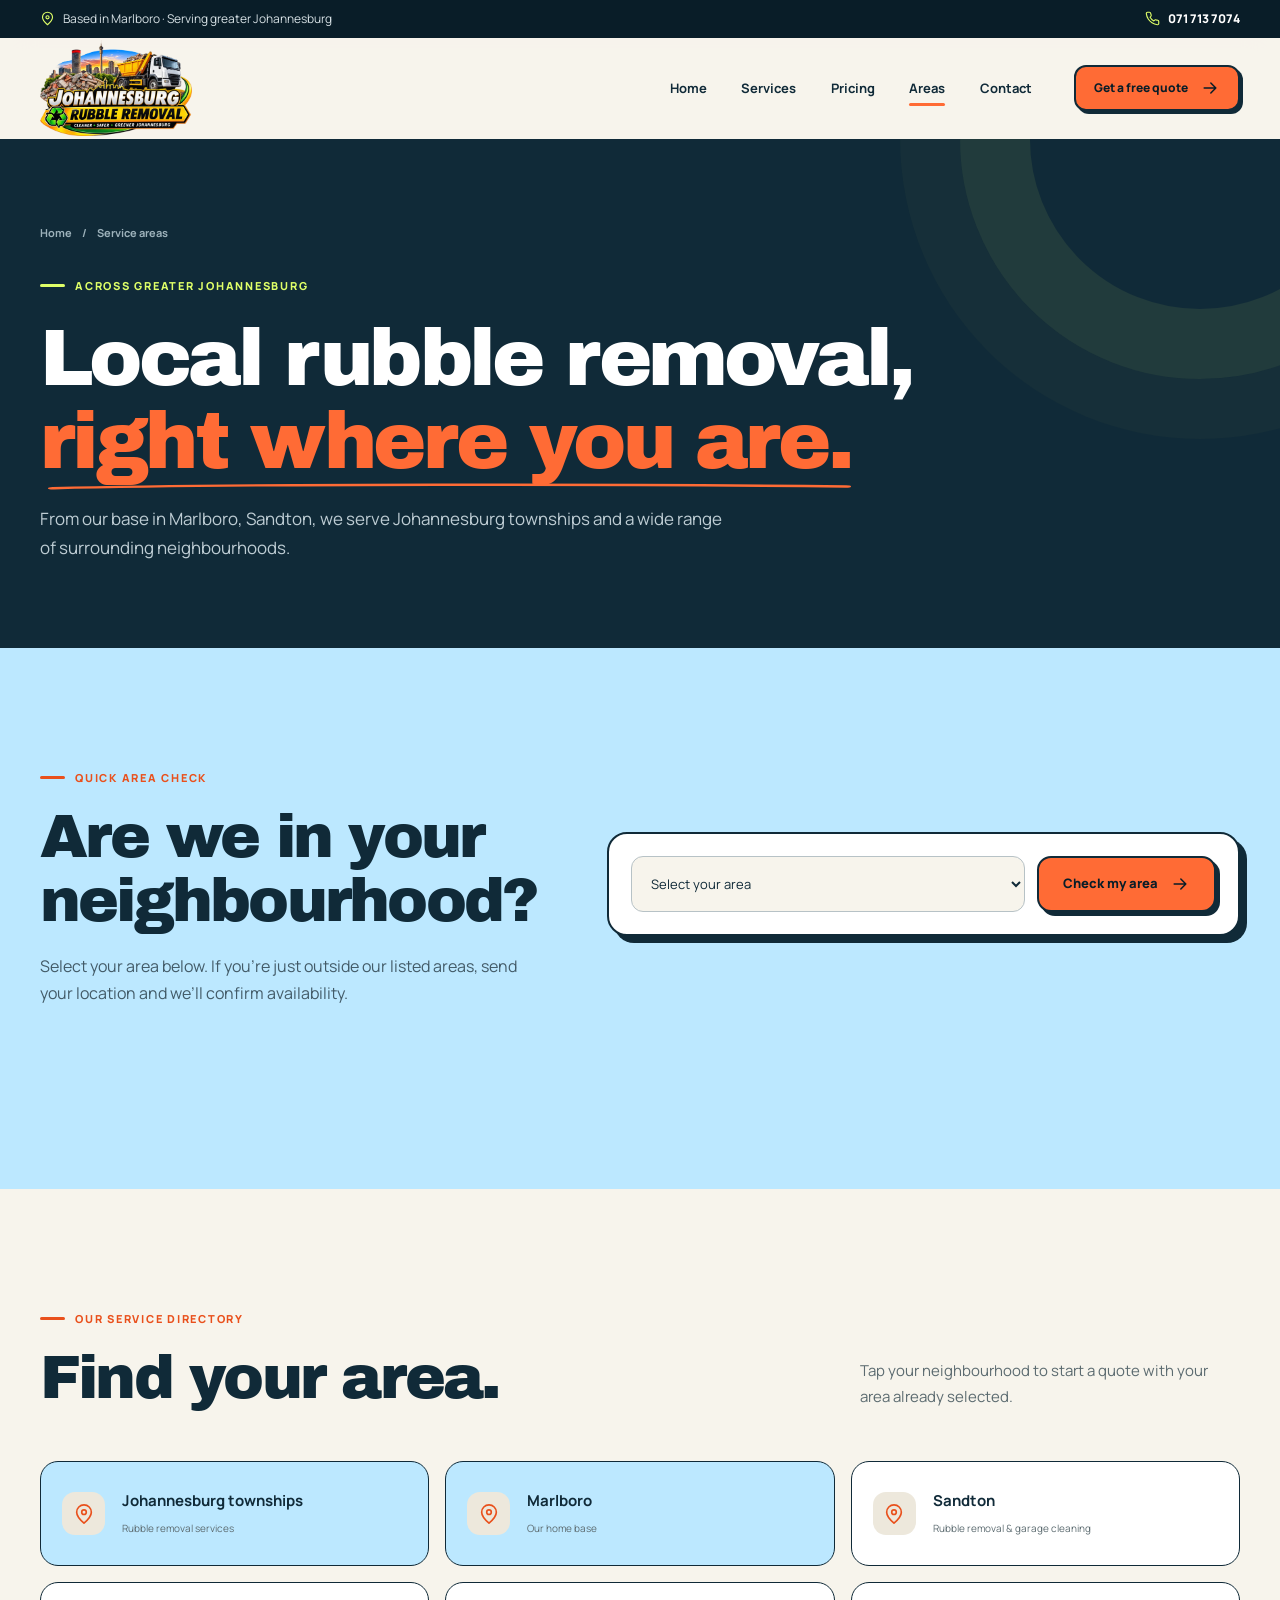
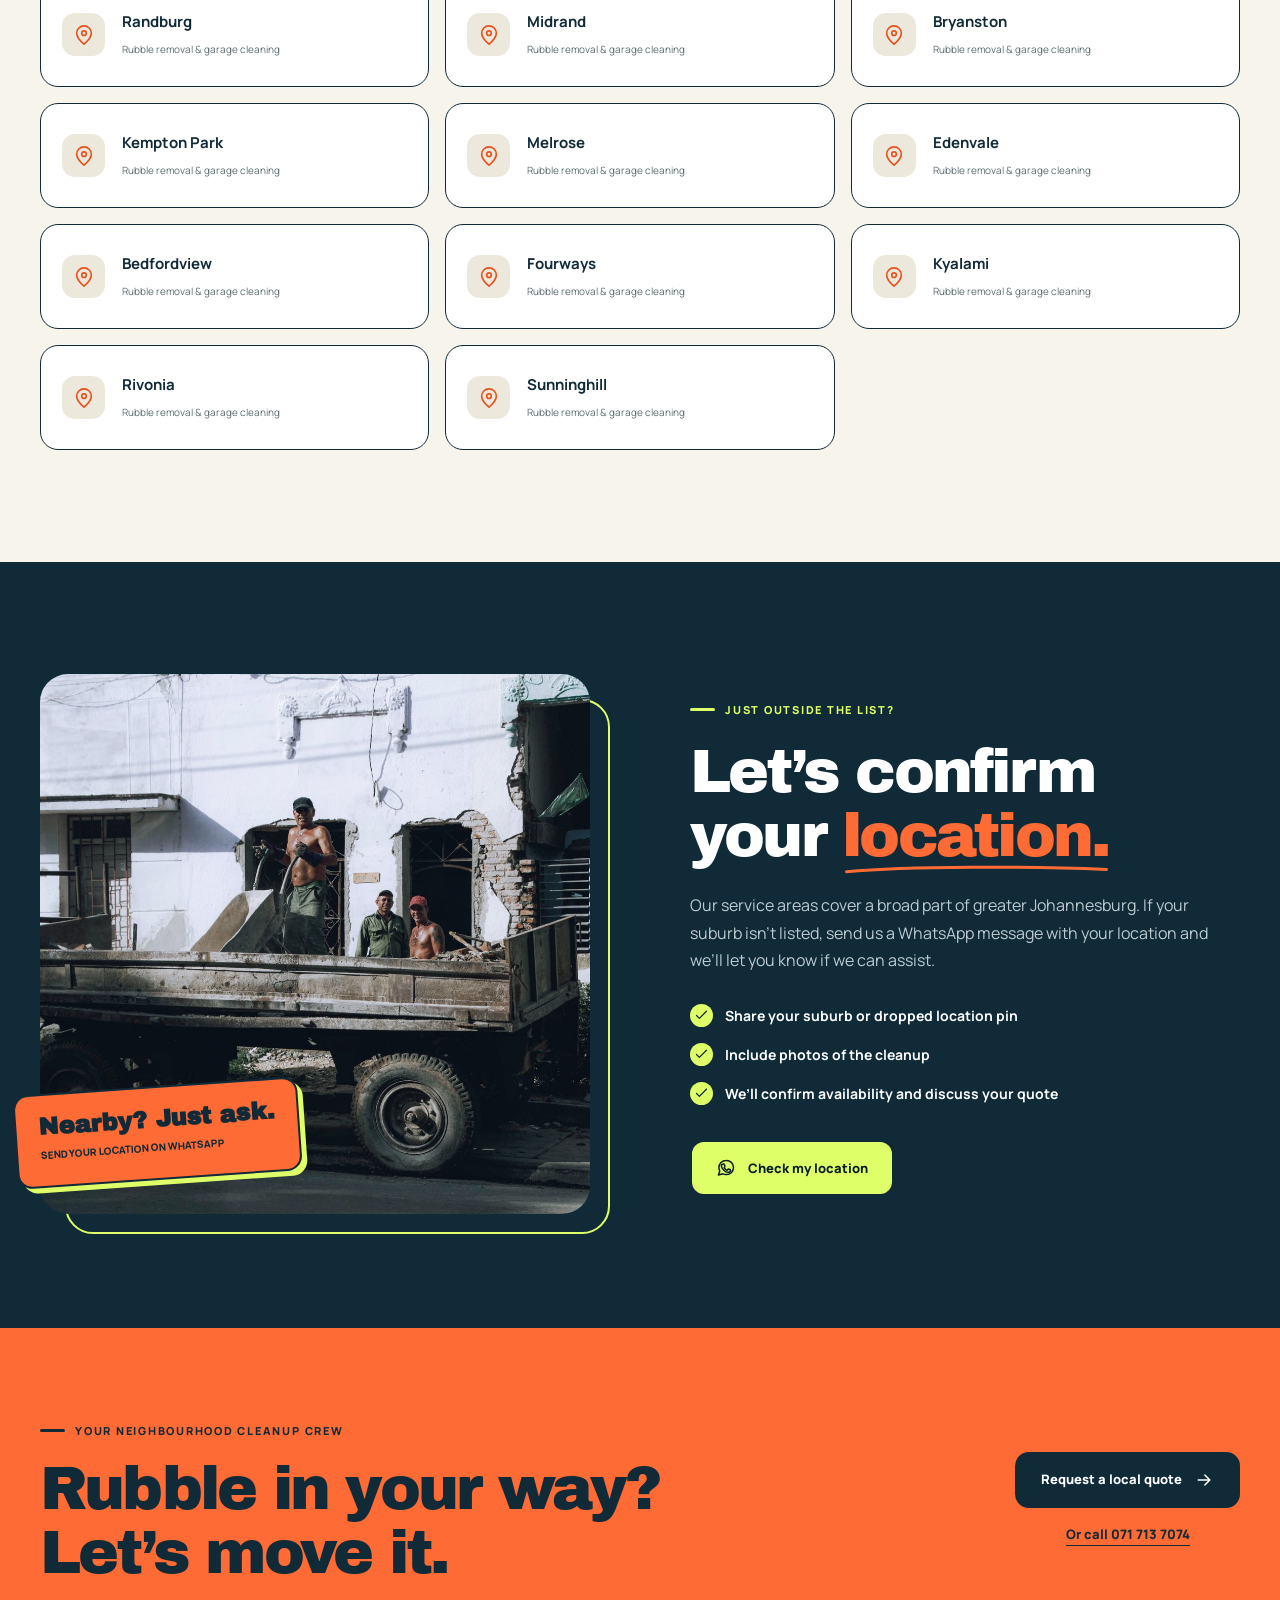
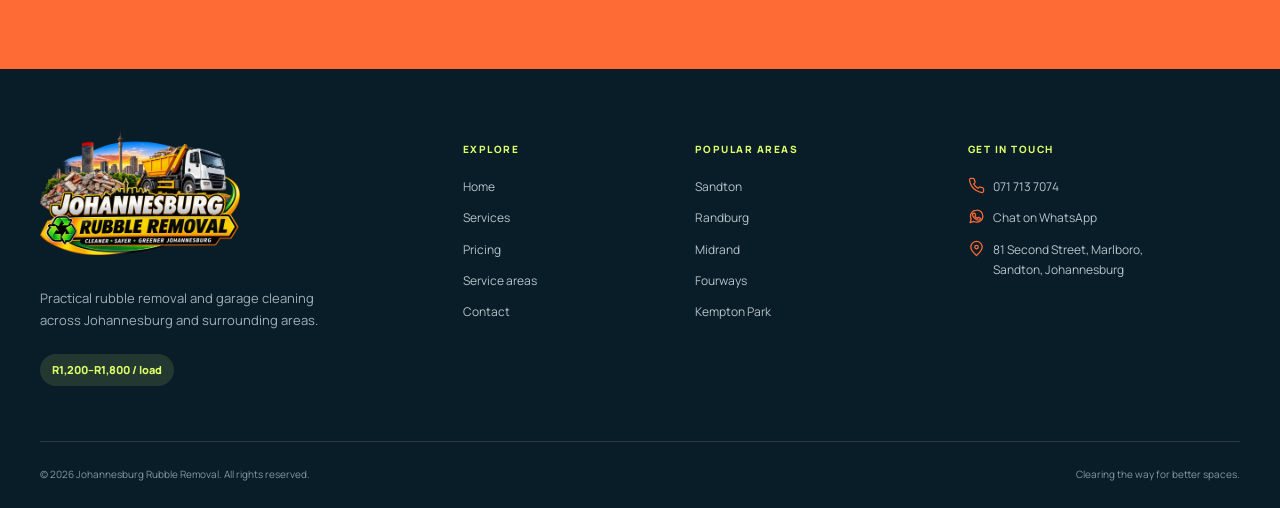
==== commit 47348c8d: "Fix mobile menu and update company branding" ====
--- a/areas.html
+++ b/areas.html
@@ -5,13 +5,14 @@
   <title>Service Areas | Johannesburg Rubble Removal</title>
   <meta name="description" content="Rubble removal in Johannesburg townships, Sandton, Randburg, Midrand, Bryanston, Kempton Park, Fourways and surrounding areas. Call 071 713 7074.">
   <meta name="theme-color" content="#102a38"><meta property="og:title" content="Areas We Serve | Johannesburg Rubble Removal"><meta property="og:description" content="Based in Marlboro and clearing rubble across greater Johannesburg."><meta property="og:type" content="website">
-  <link rel="icon" href="assets/favicon.svg" type="image/svg+xml"><link rel="preconnect" href="https://fonts.googleapis.com"><link rel="preconnect" href="https://fonts.gstatic.com" crossorigin><link href="https://fonts.googleapis.com/css2?family=Archivo+Black&family=Manrope:wght@400;500;600;700;800&display=swap" rel="stylesheet"><link rel="stylesheet" href="styles.css"><script>document.documentElement.classList.add('js');</script><script src="script.js" defer></script>
+  <link rel="canonical" href="https://johannesburgrubbleremoval.co.za/areas.html">
+  <link rel="icon" href="assets/favicon.png" type="image/png"><link rel="preconnect" href="https://fonts.googleapis.com"><link rel="preconnect" href="https://fonts.gstatic.com" crossorigin><link href="https://fonts.googleapis.com/css2?family=Archivo+Black&family=Manrope:wght@400;500;600;700;800&display=swap" rel="stylesheet"><link rel="stylesheet" href="styles.css"><script>document.documentElement.classList.add('js');</script><script src="script.js" defer></script>
 </head>
 <body>
   <a class="skip-link" href="#main-content">Skip to main content</a>
   <svg class="svg-sprite" aria-hidden="true"><symbol id="icon-arrow" viewBox="0 0 24 24"><path d="M5 12h14M13 6l6 6-6 6"/></symbol><symbol id="icon-phone" viewBox="0 0 24 24"><path d="M22 16.9v3a2 2 0 0 1-2.2 2 19.8 19.8 0 0 1-8.6-3.1 19.5 19.5 0 0 1-6-6A19.8 19.8 0 0 1 2.1 4.2 2 2 0 0 1 4.1 2h3a2 2 0 0 1 2 1.7c.1 1 .4 1.9.7 2.8a2 2 0 0 1-.4 2.1L8.1 9.9a16 16 0 0 0 6 6l1.3-1.3a2 2 0 0 1 2.1-.4c.9.3 1.8.6 2.8.7a2 2 0 0 1 1.7 2Z"/></symbol><symbol id="icon-whatsapp" viewBox="0 0 24 24"><path d="M21 11.5a8.4 8.4 0 0 1-9 8.4 8.6 8.6 0 0 1-3.8-.9L3 20.5l1.5-5a8.3 8.3 0 0 1-1-4A8.5 8.5 0 0 1 12 3a8.4 8.4 0 0 1 9 8.5Z"/><path d="M8.2 7.7c.2-.4.4-.4.7-.4h.5c.2 0 .4 0 .5.4l.8 2c.1.3 0 .5-.1.7l-.6.7c-.2.2-.2.4 0 .7.7 1.2 1.6 2.1 2.9 2.7.3.1.5.1.7-.1l.8-1c.2-.2.4-.3.7-.2l2 .9c.3.1.4.3.4.5 0 .4-.2 1.3-.7 1.8-.5.5-1.2.8-2 .8-1.3 0-3.8-1-5.7-2.9-1.6-1.6-2.7-3.8-2.7-5.1 0-.6.3-1.2.6-1.5Z"/></symbol><symbol id="icon-check" viewBox="0 0 24 24"><path d="m5 12 4 4L19 6"/></symbol><symbol id="icon-location" viewBox="0 0 24 24"><path d="M20 10c0 5-8 12-8 12S4 15 4 10a8 8 0 1 1 16 0Z"/><circle cx="12" cy="10" r="2.5"/></symbol></svg>
   <div class="topbar"><div class="container topbar-inner"><p><svg class="icon"><use href="#icon-location"/></svg> Based in Marlboro · Serving greater Johannesburg</p><a href="tel:+27717137074"><svg class="icon"><use href="#icon-phone"/></svg> 071 713 7074</a></div></div>
-  <header class="site-header" data-header><div class="container header-inner"><a class="brand" href="index.html" aria-label="Johannesburg Rubble Removal home"><span class="brand-mark" aria-hidden="true"><svg viewBox="0 0 40 40"><path d="m5 12 15-8 15 8-15 8-15-8Zm0 0v15l15 8V20m15-8v15l-15 8"/></svg></span><span class="brand-copy"><strong>JHB</strong><small>RUBBLE REMOVAL</small></span></a><nav class="desktop-nav" aria-label="Main navigation"><a href="index.html">Home</a><a href="services.html">Services</a><a href="pricing.html">Pricing</a><a href="areas.html" aria-current="page">Areas</a><a href="contact.html">Contact</a></nav><a class="button button-small header-cta" href="contact.html">Get a free quote <svg class="icon"><use href="#icon-arrow"/></svg></a><button class="menu-toggle" type="button" aria-label="Open menu" aria-controls="mobile-menu" aria-expanded="false"><span></span><span></span></button></div><nav class="mobile-menu" id="mobile-menu" aria-label="Mobile navigation" aria-hidden="true"><div class="mobile-menu-inner"><a href="index.html">Home</a><a href="services.html">Services</a><a href="pricing.html">Pricing</a><a href="areas.html" aria-current="page">Service areas</a><a href="contact.html">Contact</a><a class="button" href="https://wa.me/27717137074?text=Hi%20Johannesburg%20Rubble%20Removal%2C%20I%20would%20like%20a%20quote." target="_blank" rel="noopener"><svg class="icon"><use href="#icon-whatsapp"/></svg> WhatsApp for a quote</a></div></nav></header>
+  <header class="site-header" data-header><div class="container header-inner"><a class="brand" href="index.html" aria-label="Johannesburg Rubble Removal home"><img class="brand-logo" src="assets/images/johannesburg-rubble-removal-logo.webp" width="900" height="569" alt="Johannesburg Rubble Removal"></a><nav class="desktop-nav" aria-label="Main navigation"><a href="index.html">Home</a><a href="services.html">Services</a><a href="pricing.html">Pricing</a><a href="areas.html" aria-current="page">Areas</a><a href="contact.html">Contact</a></nav><a class="button button-small header-cta" href="contact.html">Get a free quote <svg class="icon"><use href="#icon-arrow"/></svg></a><button class="menu-toggle" type="button" aria-label="Open menu" aria-controls="mobile-menu" aria-expanded="false"><span></span><span></span></button></div><nav class="mobile-menu" id="mobile-menu" aria-label="Mobile navigation" aria-hidden="true"><div class="mobile-menu-inner"><a href="index.html">Home</a><a href="services.html">Services</a><a href="pricing.html">Pricing</a><a href="areas.html" aria-current="page">Service areas</a><a href="contact.html">Contact</a><a class="button" href="https://wa.me/27717137074?text=Hi%20Johannesburg%20Rubble%20Removal%2C%20I%20would%20like%20a%20quote." target="_blank" rel="noopener"><svg class="icon"><use href="#icon-whatsapp"/></svg> WhatsApp for a quote</a></div></nav></header>
 
   <main id="main-content">
     <section class="page-hero"><div class="container"><nav class="breadcrumbs" aria-label="Breadcrumb"><a href="index.html">Home</a><span>/</span><span>Service areas</span></nav><p class="eyebrow">Across greater Johannesburg</p><h1>Local rubble removal, <span class="highlight">right where you are.</span></h1><p>From our base in Marlboro, Sandton, we serve Johannesburg townships and a wide range of surrounding neighbourhoods.</p></div></section>
@@ -40,6 +41,6 @@
     <section class="page-cta"><div class="container page-cta-inner reveal"><div><p class="eyebrow">Your neighbourhood cleanup crew</p><h2>Rubble in your way?<br>Let’s move it.</h2></div><div class="page-cta-actions"><a class="button button-dark" href="contact.html">Request a local quote <svg class="icon"><use href="#icon-arrow"/></svg></a><a href="tel:+27717137074">Or call 071 713 7074</a></div></div></section>
   </main>
 
-  <footer class="site-footer"><div class="container footer-grid"><div class="footer-about"><a class="brand" href="index.html"><span class="brand-mark" aria-hidden="true"><svg viewBox="0 0 40 40"><path d="m5 12 15-8 15 8-15 8-15-8Zm0 0v15l15 8V20m15-8v15l-15 8"/></svg></span><span class="brand-copy"><strong>JHB</strong><small>RUBBLE REMOVAL</small></span></a><p>Practical rubble removal and garage cleaning across Johannesburg and surrounding areas.</p><span class="footer-price">R1,200–R1,800 / load</span></div><div class="footer-column"><h3>Explore</h3><a href="index.html">Home</a><a href="services.html">Services</a><a href="pricing.html">Pricing</a><a href="areas.html">Service areas</a><a href="contact.html">Contact</a></div><div class="footer-column"><h3>Popular areas</h3><a href="areas.html">Sandton</a><a href="areas.html">Randburg</a><a href="areas.html">Midrand</a><a href="areas.html">Fourways</a><a href="areas.html">Kempton Park</a></div><div class="footer-column"><h3>Get in touch</h3><a href="tel:+27717137074"><svg class="icon"><use href="#icon-phone"/></svg> 071 713 7074</a><a href="https://wa.me/27717137074?text=Hi%20Johannesburg%20Rubble%20Removal%2C%20I%20would%20like%20a%20quote." target="_blank" rel="noopener"><svg class="icon"><use href="#icon-whatsapp"/></svg> Chat on WhatsApp</a><p><svg class="icon"><use href="#icon-location"/></svg> 81 Second Street, Marlboro,<br>Sandton, Johannesburg</p></div></div><div class="container footer-bottom"><p>© <span data-year></span> Johannesburg Rubble Removal. All rights reserved.</p><p>Clearing the way for better spaces.</p></div></footer>
+  <footer class="site-footer"><div class="container footer-grid"><div class="footer-about"><a class="brand" href="index.html"><img class="brand-logo" src="assets/images/johannesburg-rubble-removal-logo.webp" width="900" height="569" alt="Johannesburg Rubble Removal"></a><p>Practical rubble removal and garage cleaning across Johannesburg and surrounding areas.</p><span class="footer-price">R1,200–R1,800 / load</span></div><div class="footer-column"><h3>Explore</h3><a href="index.html">Home</a><a href="services.html">Services</a><a href="pricing.html">Pricing</a><a href="areas.html">Service areas</a><a href="contact.html">Contact</a></div><div class="footer-column"><h3>Popular areas</h3><a href="areas.html">Sandton</a><a href="areas.html">Randburg</a><a href="areas.html">Midrand</a><a href="areas.html">Fourways</a><a href="areas.html">Kempton Park</a></div><div class="footer-column"><h3>Get in touch</h3><a href="tel:+27717137074"><svg class="icon"><use href="#icon-phone"/></svg> 071 713 7074</a><a href="https://wa.me/27717137074?text=Hi%20Johannesburg%20Rubble%20Removal%2C%20I%20would%20like%20a%20quote." target="_blank" rel="noopener"><svg class="icon"><use href="#icon-whatsapp"/></svg> Chat on WhatsApp</a><p><svg class="icon"><use href="#icon-location"/></svg> 81 Second Street, Marlboro,<br>Sandton, Johannesburg</p></div></div><div class="container footer-bottom"><p>© <span data-year></span> Johannesburg Rubble Removal. All rights reserved.</p><p>Clearing the way for better spaces.</p></div></footer>
   <div class="mobile-actions" aria-label="Quick contact"><a href="tel:+27717137074"><svg class="icon"><use href="#icon-phone"/></svg> Call now</a><a href="https://wa.me/27717137074?text=Hi%20Johannesburg%20Rubble%20Removal%2C%20I%20would%20like%20a%20quote." target="_blank" rel="noopener"><svg class="icon"><use href="#icon-whatsapp"/></svg> WhatsApp</a></div>
 </body></html>
--- a/styles.css
+++ b/styles.css
@@ -49,13 +49,9 @@
 .topbar a { color: var(--white); font-weight: 800; }
 .site-header { position: sticky; top: 0; z-index: 100; background: rgba(247, 244, 236, .94); border-bottom: 1px solid transparent; transition: box-shadow .3s, border-color .3s; backdrop-filter: blur(16px); }
 .site-header.scrolled { border-color: var(--line); box-shadow: 0 8px 30px rgba(16, 42, 56, .07); }
-.header-inner { height: 88px; display: flex; align-items: center; gap: 34px; }
-.brand { display: inline-flex; align-items: center; gap: 11px; flex-shrink: 0; line-height: 1; }
-.brand-mark { position: relative; width: 45px; height: 45px; display: grid; place-items: center; border-radius: 13px; background: var(--orange); transform: rotate(-5deg); box-shadow: 4px 4px 0 var(--navy); }
-.brand-mark svg { width: 31px; height: 31px; fill: none; stroke: var(--navy); stroke-width: 2; stroke-linejoin: round; }
-.brand-copy { display: flex; flex-direction: column; gap: 5px; }
-.brand-copy strong { font-family: var(--display); font-size: 22px; letter-spacing: -.05em; }
-.brand-copy small { font-size: 9px; font-weight: 800; letter-spacing: .16em; }
+.header-inner { height: 100px; display: flex; align-items: center; gap: 34px; }
+.brand { display: inline-flex; align-items: center; flex-shrink: 0; line-height: 1; }
+.brand-logo { display: block; width: 152px; height: 96px; margin: -8px 0; object-fit: contain; }
 .desktop-nav { display: flex; align-items: center; justify-content: center; gap: clamp(20px, 2.7vw, 38px); margin-left: auto; }
 .desktop-nav a { position: relative; padding: 10px 0; font-size: 13px; font-weight: 700; }
 .desktop-nav a::after { content: ""; position: absolute; left: 0; right: 100%; bottom: 3px; height: 3px; border-radius: 2px; background: var(--orange); transition: right .25s; }
@@ -305,7 +301,7 @@
 
 .site-footer { padding: 75px 0 25px; background: var(--navy-deep); color: var(--white); }
 .footer-grid { display: grid; grid-template-columns: 1.35fr .65fr .8fr 1fr; gap: 55px; padding-bottom: 55px; }
-.site-footer .brand-mark { box-shadow: 4px 4px 0 var(--lime); }
+.site-footer .brand-logo { width: 200px; height: 126px; margin: -15px 0; }
 .footer-about > p { max-width: 290px; margin: 23px 0; color: #9fb1b9; font-size: 13px; }
 .footer-price { display: inline-block; padding: 7px 12px; border-radius: 999px; background: rgba(223,255,104,.12); color: var(--lime); font-size: 11px; font-weight: 800; }
 .footer-column h3 { margin-bottom: 22px; color: var(--lime); font-family: var(--body); font-size: 10px; font-weight: 800; letter-spacing: .15em; text-transform: uppercase; }
@@ -333,7 +329,7 @@
   .section { padding: 85px 0; }
   .desktop-nav { display: none; }
   .menu-toggle { display: flex; }
-  .mobile-menu { position: fixed; display: block; visibility: hidden; inset: 88px 0 0; padding: 30px 22px; background: var(--cream); opacity: 0; transform: translateY(-12px); transition: opacity .25s, transform .25s, visibility .25s; }
+  .mobile-menu { position: absolute; display: block; visibility: hidden; inset: 100% 0 auto; width: 100%; height: calc(100dvh - 100px); padding: 30px 22px; overflow-y: auto; overscroll-behavior: contain; background: var(--cream); box-shadow: 0 20px 35px rgba(16,42,56,.16); opacity: 0; transform: translateY(-12px); transition: opacity .25s, transform .25s, visibility .25s; }
   .mobile-menu.open { visibility: visible; opacity: 1; transform: translateY(0); }
   .mobile-menu-inner { display: flex; flex-direction: column; }
   .mobile-menu-inner > a:not(.button) { display: flex; align-items: center; justify-content: space-between; padding: 16px 3px; border-bottom: 1px solid var(--line); font-family: var(--display); font-size: 28px; letter-spacing: -.04em; }
@@ -379,12 +375,10 @@
   .topbar-inner { justify-content: center; min-height: 34px; }
   .topbar p { display: none; }
   .topbar a { font-size: 11px; }
-  .header-inner { height: 76px; }
-  .brand-mark { width: 39px; height: 39px; border-radius: 11px; }
-  .brand-mark svg { width: 27px; height: 27px; }
-  .brand-copy strong { font-size: 19px; }
-  .brand-copy small { font-size: 7.5px; }
-  .mobile-menu { inset: 76px 0 0; }
+  .header-inner { height: 88px; }
+  .brand-logo { width: 122px; height: 78px; margin: -5px 0; }
+  .site-footer .brand-logo { width: 175px; height: 111px; }
+  .mobile-menu { height: calc(100dvh - 88px); }
   .button { min-height: 53px; padding-inline: 20px; }
   h2 { font-size: clamp(35px, 10vw, 48px); }
   .section-heading { align-items: flex-start; flex-direction: column; gap: 22px; margin-bottom: 35px; }
